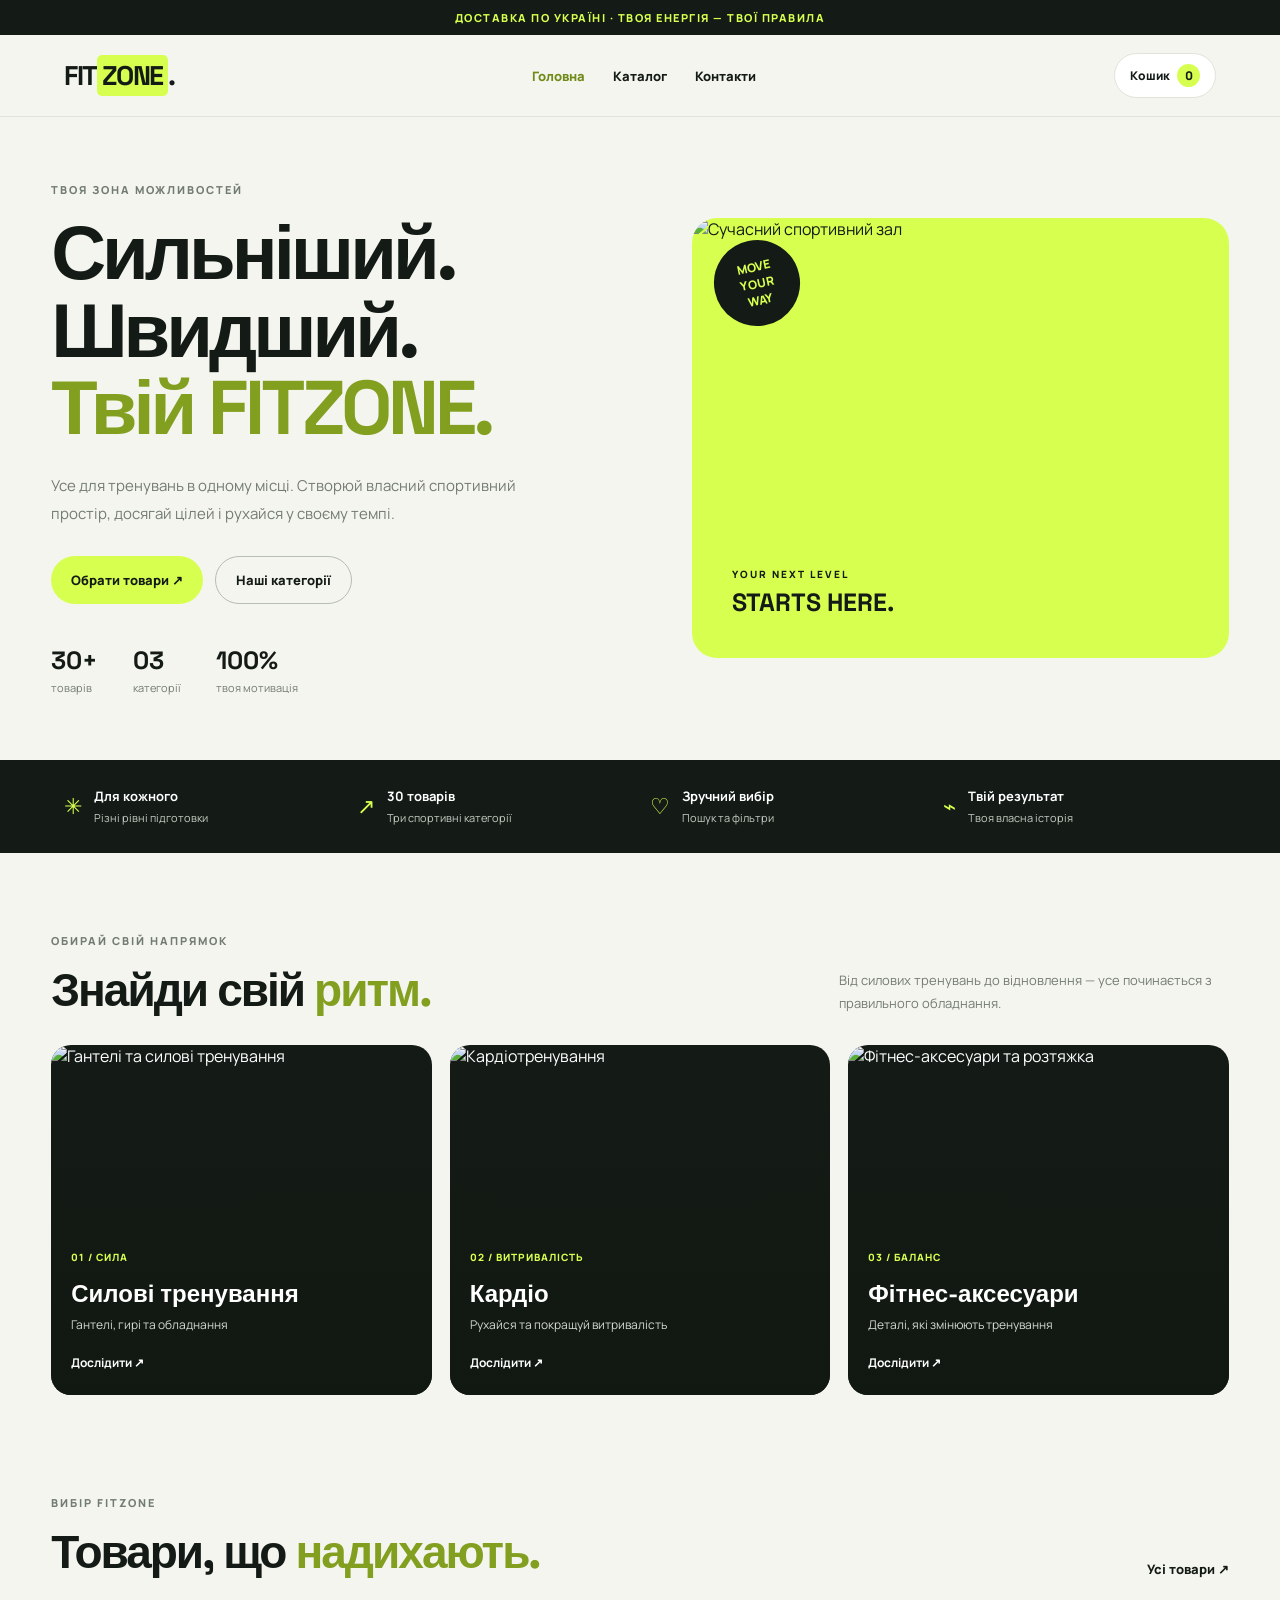
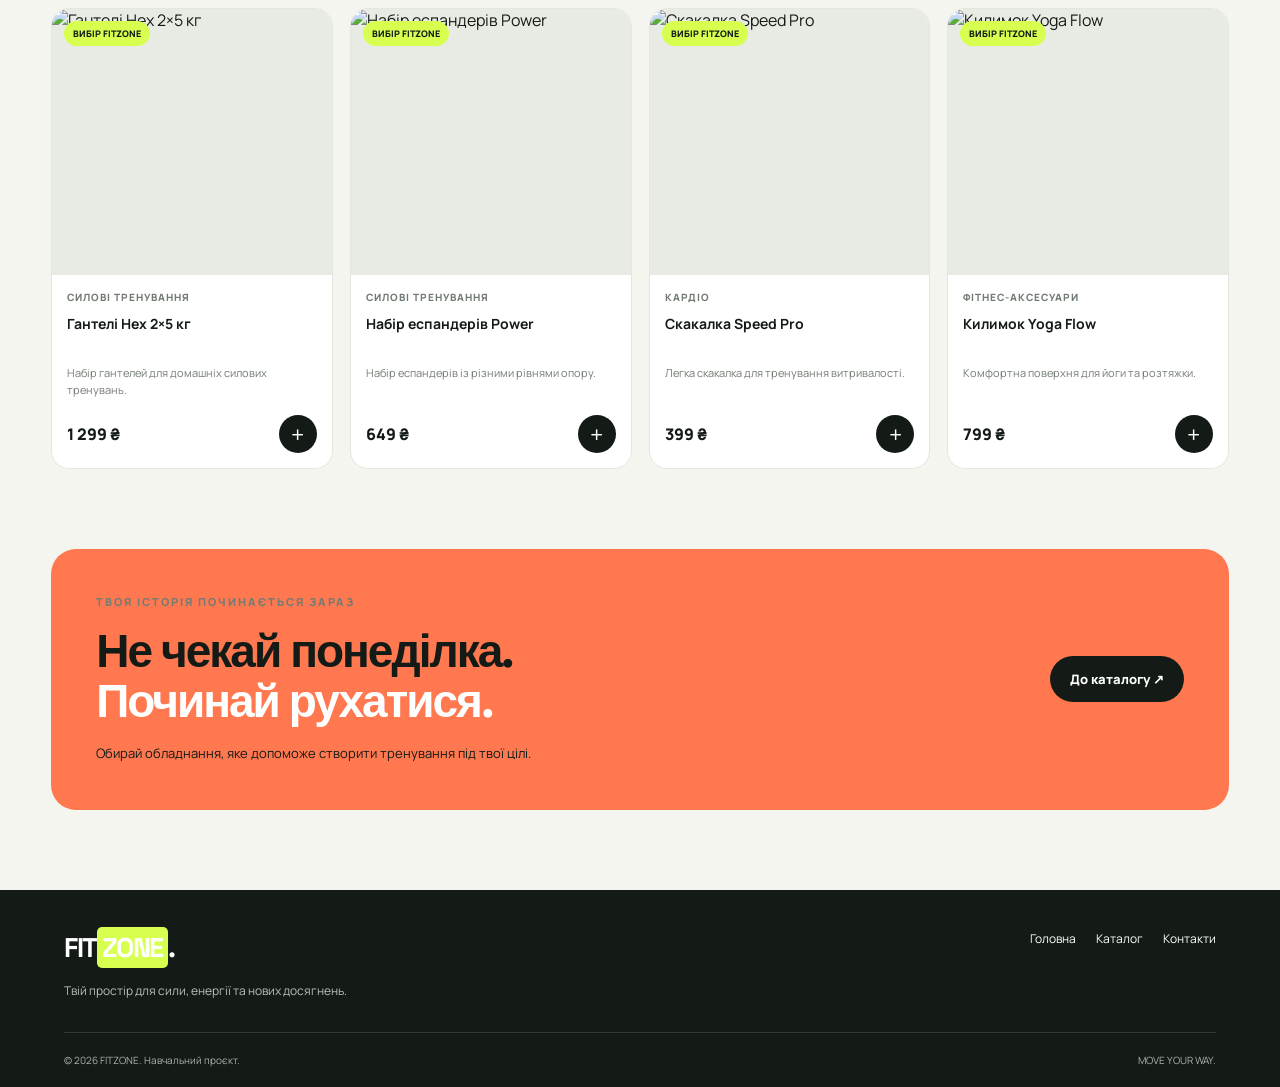
==== index.html @ 1f4359a1 "Add files via upload" ====
<!DOCTYPE html>
<html lang="uk">
<head>
    <meta charset="UTF-8">
    <meta name="viewport" content="width=device-width, initial-scale=1.0">
    <meta name="description" content="FITZONE — спортивне обладнання та товари для фітнесу">
    <title>FITZONE — Твоя зона можливостей</title>
    <link rel="stylesheet" href="style.css">
</head>
<body>

<div class="topbar">
    ДОСТАВКА ПО УКРАЇНІ · ТВОЯ ЕНЕРГІЯ — ТВОЇ ПРАВИЛА
</div>

<header class="header">
    <a href="index.html" class="logo">FIT<span>ZONE</span>.</a>

    <nav>
        <a href="index.html" class="active">Головна</a>
        <a href="catalog.html">Каталог</a>
        <a href="contacts.html">Контакти</a>
    </nav>

    <a href="catalog.html" class="cart-link">
        Кошик <span id="cart-count">0</span>
    </a>
</header>

<main>
    <section class="hero">
        <div class="hero-text">
            <p class="eyebrow">ТВОЯ ЗОНА МОЖЛИВОСТЕЙ</p>

            <h1>Сильніший.<br>Швидший.<br><span>Твій FITZONE.</span></h1>

            <p class="hero-description">
                Усе для тренувань в одному місці. Створюй власний
                спортивний простір, досягай цілей і рухайся у своєму темпі.
            </p>

            <div class="hero-buttons">
                <a href="catalog.html" class="button">Обрати товари ↗</a>
                <a href="#categories" class="button button-outline">Наші категорії</a>
            </div>

            <div class="hero-stats">
                <div><strong>30+</strong><span>товарів</span></div>
                <div><strong>03</strong><span>категорії</span></div>
                <div><strong>100%</strong><span>твоя мотивація</span></div>
            </div>
        </div>

        <div class="hero-image">
            <img
                src="https://images.unsplash.com/photo-1534438327276-14e5300c3a48?auto=format&fit=crop&w=1000&q=85"
                alt="Сучасний спортивний зал">
            <div class="image-label">
                <span>YOUR NEXT LEVEL</span>
                <strong>STARTS HERE.</strong>
            </div>
            <div class="round-sticker">MOVE<br>YOUR<br>WAY</div>
        </div>
    </section>

    <section class="benefits">
        <div>✳ <span><strong>Для кожного</strong><br>Різні рівні підготовки</span></div>
        <div>↗ <span><strong>30 товарів</strong><br>Три спортивні категорії</span></div>
        <div>♡ <span><strong>Зручний вибір</strong><br>Пошук та фільтри</span></div>
        <div>⌁ <span><strong>Твій результат</strong><br>Твоя власна історія</span></div>
    </section>

    <section class="section" id="categories">
        <div class="section-heading">
            <div>
                <p class="eyebrow">ОБИРАЙ СВІЙ НАПРЯМОК</p>
                <h2>Знайди свій <span>ритм.</span></h2>
            </div>
            <p>Від силових тренувань до відновлення — усе починається з правильного обладнання.</p>
        </div>

        <div class="category-grid">
            <a href="catalog.html?category=training" class="category-card">
                <img src="https://images.unsplash.com/photo-1583454110551-21f2fa2afe61?auto=format&fit=crop&w=800&q=80" alt="Гантелі та силові тренування">
                <div class="category-overlay">
                    <span>01 / СИЛА</span>
                    <h3>Силові тренування</h3>
                    <p>Гантелі, гирі та обладнання</p>
                    <b>Дослідити ↗</b>
                </div>
            </a>

            <a href="catalog.html?category=cardio" class="category-card">
                <img src="https://images.unsplash.com/photo-1571019613454-1cb2f99b2d8b?auto=format&fit=crop&w=800&q=80" alt="Кардіотренування">
                <div class="category-overlay">
                    <span>02 / ВИТРИВАЛІСТЬ</span>
                    <h3>Кардіо</h3>
                    <p>Рухайся та покращуй витривалість</p>
                    <b>Дослідити ↗</b>
                </div>
            </a>

            <a href="catalog.html?category=accessories" class="category-card">
                <img src="https://images.unsplash.com/photo-1518611012118-696072aa579a?auto=format&fit=crop&w=800&q=80" alt="Фітнес-аксесуари та розтяжка">
                <div class="category-overlay">
                    <span>03 / БАЛАНС</span>
                    <h3>Фітнес-аксесуари</h3>
                    <p>Деталі, які змінюють тренування</p>
                    <b>Дослідити ↗</b>
                </div>
            </a>
        </div>
    </section>

    <section class="section featured-section">
        <div class="section-heading">
            <div>
                <p class="eyebrow">ВИБІР FITZONE</p>
                <h2>Товари, що <span>надихають.</span></h2>
            </div>
            <a href="catalog.html" class="text-link">Усі товари ↗</a>
        </div>

        <div class="product-grid" id="featured-products"></div>
    </section>

    <section class="promo-section">
        <div>
            <p class="eyebrow">ТВОЯ ІСТОРІЯ ПОЧИНАЄТЬСЯ ЗАРАЗ</p>
            <h2>Не чекай понеділка.<br><span>Починай рухатися.</span></h2>
            <p>Обирай обладнання, яке допоможе створити тренування під твої цілі.</p>
        </div>
        <a href="catalog.html" class="button button-dark">До каталогу ↗</a>
    </section>
</main>

<footer class="footer">
    <div class="footer-main">
        <div>
            <a href="index.html" class="logo footer-logo">FIT<span>ZONE</span>.</a>
            <p>Твій простір для сили, енергії та нових досягнень.</p>
        </div>
        <div class="footer-nav">
            <a href="index.html">Головна</a>
            <a href="catalog.html">Каталог</a>
            <a href="contacts.html">Контакти</a>
        </div>
    </div>
    <div class="footer-bottom">
        <span>© 2026 FITZONE. Навчальний проєкт.</span>
        <span>MOVE YOUR WAY.</span>
    </div>
</footer>

<div id="product-modal" class="modal">
    <div class="modal-content">
        <button class="modal-close" aria-label="Закрити">&times;</button>
        <img id="modal-image" src="" alt="">
        <div class="modal-info">
            <p class="eyebrow" id="modal-category"></p>
            <h2 id="modal-name"></h2>
            <p id="modal-description"></p>
            <h3 id="modal-price"></h3>
            <button id="modal-add" class="button">Додати до кошика +</button>
        </div>
    </div>
</div>

<div id="toast" class="toast"></div>

<script src="script.js"></script>
</body>
</html>
---- style.css ----
@import url('https://fonts.googleapis.com/css2?family=Manrope:wght@400;500;600;700;800&family=Space+Grotesk:wght@500;600;700&display=swap');

:root {
    --bg: #f4f5ef;
    --dark: #141b16;
    --lime: #d7ff4f;
    --orange: #ff784f;
    --white: #ffffff;
    --muted: #737c73;
    --line: #dfe3d8;
}

* {
    box-sizing: border-box;
    margin: 0;
    padding: 0;
}

html {
    scroll-behavior: smooth;
}

body {
    font-family: 'Manrope', sans-serif;
    background: var(--bg);
    color: var(--dark);
}

a {
    color: inherit;
    text-decoration: none;
}

button,
input,
textarea,
select {
    font: inherit;
}

button {
    cursor: pointer;
}

img {
    max-width: 100%;
}

.container {
    width: min(1180px, 92%);
    margin: 0 auto;
}

.topbar {
    background: var(--dark);
    color: var(--lime);
    text-align: center;
    padding: 10px 15px;
    font-size: 11px;
    font-weight: 800;
    letter-spacing: 1.5px;
}

.header {
    position: sticky;
    top: 0;
    z-index: 20;
    display: flex;
    align-items: center;
    justify-content: space-between;
    gap: 25px;
    padding: 18px 5%;
    background: rgba(244, 245, 239, 0.96);
    border-bottom: 1px solid var(--line);
    backdrop-filter: blur(12px);
}

.logo {
    font-family: 'Space Grotesk', sans-serif;
    font-size: 27px;
    font-weight: 700;
    letter-spacing: -1.5px;
}

.logo span {
    background: var(--lime);
    padding: 3px 5px;
    border-radius: 5px;
}

.header nav {
    display: flex;
    align-items: center;
    gap: 28px;
}

.header nav a {
    font-size: 13px;
    font-weight: 800;
    transition: color 0.2s;
}

.header nav a:hover,
.header nav a.active {
    color: #708b19;
}

.cart-link {
    padding: 10px 15px;
    border: 1px solid var(--line);
    border-radius: 30px;
    background: white;
    font-size: 12px;
    font-weight: 800;
    white-space: nowrap;
}

#cart-count {
    display: inline-grid;
    place-items: center;
    width: 23px;
    height: 23px;
    margin-left: 5px;
    border-radius: 50%;
    background: var(--lime);
}

.button {
    display: inline-flex;
    align-items: center;
    justify-content: center;
    gap: 8px;
    padding: 14px 20px;
    border: 0;
    border-radius: 50px;
    background: var(--lime);
    color: var(--dark);
    font-size: 13px;
    font-weight: 800;
    transition: transform 0.2s, box-shadow 0.2s;
}

.button:hover {
    transform: translateY(-3px);
    box-shadow: 0 8px 22px #17201920;
}

.button-outline {
    border: 1px solid #b6beb2;
    background: transparent;
}

.button-dark {
    background: var(--dark);
    color: white;
}

.eyebrow {
    margin-bottom: 17px;
    color: var(--muted);
    font-size: 11px;
    font-weight: 800;
    letter-spacing: 2px;
    text-transform: uppercase;
}

.hero {
    display: grid;
    grid-template-columns: 1fr 0.9fr;
    align-items: center;
    gap: 45px;
    width: min(1180px, 92%);
    margin: auto;
    padding: 65px 0;
}

.hero h1,
.catalog-hero h1 {
    font-family: 'Space Grotesk', sans-serif;
    font-size: clamp(43px, 6vw, 76px);
    line-height: 1.02;
    letter-spacing: -4px;
    margin-bottom: 25px;
}

.hero h1 span,
.catalog-hero h1 span {
    color: #829f20;
}

.hero-description {
    max-width: 500px;
    color: var(--muted);
    font-size: 15px;
    line-height: 1.9;
}

.hero-buttons {
    display: flex;
    flex-wrap: wrap;
    gap: 12px;
    margin-top: 27px;
}

.hero-stats {
    display: flex;
    gap: 35px;
    margin-top: 40px;
}

.hero-stats div {
    display: flex;
    flex-direction: column;
    gap: 4px;
}

.hero-stats strong {
    font-family: 'Space Grotesk', sans-serif;
    font-size: 25px;
}

.hero-stats span {
    color: var(--muted);
    font-size: 11px;
}

.hero-image {
    position: relative;
    min-height: 440px;
    overflow: hidden;
    border-radius: 25px;
    background: var(--lime);
}

.hero-image > img {
    position: absolute;
    width: 100%;
    height: 100%;
    object-fit: cover;
}

.image-label {
    position: absolute;
    right: 20px;
    bottom: 20px;
    left: 20px;
    display: flex;
    flex-direction: column;
    gap: 5px;
    padding: 20px;
    border-radius: 14px;
    background: var(--lime);
}

.image-label span {
    font-size: 10px;
    font-weight: 800;
    letter-spacing: 2px;
}

.image-label strong {
    font-family: 'Space Grotesk', sans-serif;
    font-size: 25px;
}

.round-sticker {
    position: absolute;
    top: 20px;
    left: 20px;
    display: grid;
    place-items: center;
    width: 90px;
    height: 90px;
    border: 2px solid var(--lime);
    border-radius: 50%;
    background: var(--dark);
    color: var(--lime);
    text-align: center;
    font-size: 12px;
    font-weight: 800;
    transform: rotate(-12deg);
}

.benefits {
    display: grid;
    grid-template-columns: repeat(4, 1fr);
    gap: 20px;
    padding: 25px 5%;
    background: var(--dark);
    color: white;
}

.benefits > div {
    display: flex;
    align-items: center;
    gap: 12px;
    font-size: 22px;
    color: var(--lime);
}

.benefits span {
    color: #c4ccc2;
    font-size: 11px;
    line-height: 1.8;
}

.benefits strong {
    color: white;
    font-size: 13px;
}

.section {
    width: min(1180px, 92%);
    margin: auto;
    padding: 80px 0;
}

.section-heading {
    display: flex;
    align-items: end;
    justify-content: space-between;
    gap: 25px;
    margin-bottom: 30px;
}

.section-heading h2,
.promo-section h2,
.faq-section h2 {
    font-family: 'Space Grotesk', sans-serif;
    font-size: clamp(30px, 4vw, 46px);
    letter-spacing: -2px;
    line-height: 1.1;
}

.section-heading h2 span {
    color: #829f20;
}

.section-heading > p {
    max-width: 390px;
    color: var(--muted);
    font-size: 13px;
    line-height: 1.8;
}

.category-grid {
    display: grid;
    grid-template-columns: repeat(3, 1fr);
    gap: 18px;
}

.category-card {
    position: relative;
    min-height: 350px;
    overflow: hidden;
    border-radius: 20px;
    background: var(--dark);
    color: white;
}

.category-card img {
    position: absolute;
    width: 100%;
    height: 100%;
    object-fit: cover;
    transition: transform 0.4s;
}

.category-card:hover img {
    transform: scale(1.07);
}

.category-card::after {
    position: absolute;
    inset: 0;
    background: linear-gradient(transparent 10%, #111811eF 100%);
    content: '';
}

.category-overlay {
    position: absolute;
    z-index: 1;
    right: 20px;
    bottom: 23px;
    left: 20px;
}

.category-overlay > span {
    color: var(--lime);
    font-size: 10px;
    font-weight: 800;
    letter-spacing: 1px;
}

.category-overlay h3 {
    margin: 12px 0 7px;
    font-family: 'Space Grotesk', sans-serif;
    font-size: 24px;
}

.category-overlay p {
    margin-bottom: 17px;
    color: #d3d9d1;
    font-size: 12px;
}

.category-overlay b {
    font-size: 12px;
}

.featured-section {
    padding-top: 20px;
}

.text-link {
    font-size: 13px;
    font-weight: 800;
}

.product-grid {
    display: grid;
    grid-template-columns: repeat(4, minmax(0, 1fr));
    gap: 17px;
}

.product-card {
    overflow: hidden;
    border: 1px solid #e4e7df;
    border-radius: 18px;
    background: white;
    transition: transform 0.2s, box-shadow 0.2s;
}

.product-card:hover {
    transform: translateY(-4px);
    box-shadow: 0 12px 28px #18201812;
}

.product-image {
    position: relative;
    overflow: hidden;
    background: #e8ebe3;
    cursor: pointer;
}

.product-image img {
    display: block;
    width: 100%;
    aspect-ratio: 1 / 0.95;
    object-fit: cover;
    transition: transform 0.35s;
}

.product-card:hover .product-image img {
    transform: scale(1.05);
}

.product-tag {
    position: absolute;
    top: 12px;
    left: 12px;
    padding: 6px 9px;
    border-radius: 20px;
    background: var(--lime);
    font-size: 9px;
    font-weight: 800;
}

.product-info {
    padding: 15px;
}

.product-category {
    color: var(--muted);
    font-size: 10px;
    font-weight: 800;
    text-transform: uppercase;
    letter-spacing: 1px;
}

.product-info h3 {
    min-height: 42px;
    margin: 9px 0;
    font-size: 14px;
    line-height: 1.5;
}

.product-description {
    min-height: 36px;
    color: var(--muted);
    font-size: 11px;
    line-height: 1.6;
}

.product-bottom {
    display: flex;
    align-items: center;
    justify-content: space-between;
    gap: 8px;
    margin-top: 15px;
}

.product-price {
    font-size: 16px;
    font-weight: 800;
}

.add-button {
    width: 38px;
    height: 38px;
    flex-shrink: 0;
    border: 0;
    border-radius: 50%;
    background: var(--dark);
    color: white;
    font-size: 23px;
    transition: background 0.2s, color 0.2s;
}

.add-button:hover {
    background: var(--lime);
    color: var(--dark);
}

.promo-section {
    display: flex;
    align-items: center;
    justify-content: space-between;
    gap: 30px;
    width: min(1180px, 92%);
    margin: 0 auto 80px;
    padding: 45px;
    border-radius: 25px;
    background: var(--orange);
}

.promo-section h2 {
    margin-bottom: 15px;
}

.promo-section h2 span {
    color: #fff;
}

.promo-section p:not(.eyebrow) {
    max-width: 600px;
    font-size: 13px;
    line-height: 1.8;
}

.footer {
    padding: 40px 5% 20px;
    background: var(--dark);
    color: white;
}

.footer-main {
    display: flex;
    justify-content: space-between;
    gap: 30px;
    padding-bottom: 30px;
}

.footer-logo {
    display: inline-block;
    margin-bottom: 15px;
}

.footer-main p {
    max-width: 350px;
    color: #b8c1b6;
    font-size: 12px;
    line-height: 1.8;
}

.footer-nav {
    display: flex;
    flex-wrap: wrap;
    gap: 20px;
    align-items: start;
}

.footer-nav a {
    font-size: 12px;
}

.footer-nav a:hover {
    color: var(--lime);
}

.footer-bottom {
    display: flex;
    justify-content: space-between;
    gap: 15px;
    padding-top: 20px;
    border-top: 1px solid #ffffff20;
    color: #aab4a9;
    font-size: 10px;
}

/* Каталог */

.catalog-hero {
    padding: 60px 0 40px;
    background: var(--lime);
}

.catalog-hero h1 {
    margin-bottom: 18px;
}

.catalog-hero p:not(.eyebrow) {
    color: #4c5744;
    font-size: 14px;
    line-height: 1.8;
}

.catalog-section {
    padding-top: 30px;
    padding-bottom: 70px;
}

.catalog-toolbar {
    display: flex;
    align-items: center;
    justify-content: space-between;
    gap: 15px;
    flex-wrap: wrap;
}

#product-search {
    width: min(100%, 350px);
    padding: 13px 18px;
    border: 1px solid var(--line);
    border-radius: 30px;
    background: white;
    outline: none;
}

#product-search:focus {
    border-color: #829f20;
}

#results-count {
    color: var(--muted);
    font-size: 12px;
}

.filters {
    display: flex;
    flex-wrap: wrap;
    gap: 9px;
    margin: 25px 0;
}

.filter {
    padding: 10px 15px;
    border: 1px solid var(--line);
    border-radius: 30px;
    background: transparent;
    font-size: 11px;
    font-weight: 800;
    transition: 0.2s;
}

.filter:hover,
.filter.active {
    border-color: var(--dark);
    background: var(--dark);
    color: white;
}

.catalog-note {
    margin-top: 45px;
    padding: 30px;
    border-radius: 20px;
    background: #e7eadf;
    text-align: center;
}

.catalog-note h3 {
    margin-bottom: 10px;
    font-size: 22px;
}

.catalog-note p {
    margin-bottom: 20px;
    color: var(--muted);
    font-size: 13px;
}

/* Контакти */

.contact-section {
    display: grid;
    grid-template-columns: 0.9fr 1.1fr;
    align-items: start;
    gap: 25px;
    padding-top: 20px;
    padding-bottom: 70px;
}

.contact-info {
    padding: 35px;
    border-radius: 22px;
    background: var(--dark);
    color: white;
}

.contact-info h2,
.contact-form-box h2 {
    margin-bottom: 18px;
    font-family: 'Space Grotesk', sans-serif;
    font-size: 32px;
    letter-spacing: -1px;
    line-height: 1.15;
}

.contact-info > p:not(.eyebrow) {
    color: #bfc8bc;
    font-size: 13px;
    line-height: 1.9;
}

.contact-detail {
    display: flex;
    align-items: start;
    gap: 14px;
    margin-top: 27px;
}

.contact-icon {
    display: grid;
    place-items: center;
    width: 40px;
    height: 40px;
    flex-shrink: 0;
    border-radius: 12px;
    background: #ffffff14;
    color: var(--lime);
}

.contact-detail strong {
    font-size: 12px;
}

.contact-detail p {
    margin-top: 6px;
    color: #bfc8bc;
    font-size: 11px;
    line-height: 1.7;
}

.contact-form-box {
    padding: 30px;
    border: 1px solid var(--line);
    border-radius: 22px;
    background: white;
}

.form-group {
    display: grid;
    gap: 8px;
    margin: 18px 0;
}

.form-group label {
    font-size: 12px;
    font-weight: 800;
}

.form-group input,
.form-group textarea,
.form-group select {
    width: 100%;
    padding: 13px 14px;
    border: 1px solid var(--line);
    border-radius: 11px;
    background: #fbfcf8;
    outline: none;
    font-size: 12px;
}

.form-group input:focus,
.form-group textarea:focus,
.form-group select:focus {
    border-color: #829f20;
}

.form-group textarea {
    min-height: 120px;
    resize: vertical;
}

.form-note {
    margin-top: 15px;
    color: var(--muted);
    font-size: 10px;
    line-height: 1.8;
}

.faq-section {
    padding-top: 10px;
    padding-bottom: 75px;
}

.faq-section h2 {
    margin-bottom: 25px;
}

.faq-grid {
    display: grid;
    grid-template-columns: repeat(3, 1fr);
    gap: 15px;
}

.faq-grid article {
    padding: 22px;
    border: 1px solid var(--line);
    border-radius: 17px;
    background: white;
}

.faq-grid h3 {
    margin-bottom: 10px;
    font-size: 15px;
}

.faq-grid p {
    color: var(--muted);
    font-size: 12px;
    line-height: 1.8;
}

/* Модальне вікно товару */

.modal {
    position: fixed;
    inset: 0;
    z-index: 100;
    display: none;
    align-items: center;
    justify-content: center;
    padding: 20px;
    background: #0b100dd9;
}

.modal.open {
    display: flex;
}

.modal-content {
    position: relative;
    display: grid;
    grid-template-columns: 1fr 1fr;
    width: min(750px, 100%);
    max-height: 90vh;
    overflow: auto;
    border-radius: 22px;
    background: var(--bg);
}

.modal-content > img {
    width: 100%;
    height: 100%;
    min-height: 300px;
    object-fit: cover;
}

.modal-info {
    padding: 30px;
}

.modal-info h2 {
    margin: 15px 0;
    font-family: 'Space Grotesk', sans-serif;
    font-size: 28px;
}

.modal-info > p:not(.eyebrow) {
    margin-bottom: 20px;
    color: var(--muted);
    font-size: 13px;
    line-height: 1.8;
}

.modal-info h3 {
    margin-bottom: 20px;
    font-size: 24px;
}

.modal-close {
    position: absolute;
    top: 10px;
    right: 10px;
    z-index: 2;
    width: 38px;
    height: 38px;
    border: 0;
    border-radius: 50%;
    background: white;
    font-size: 24px;
}

.toast {
    position: fixed;
    bottom: 25px;
    left: 50%;
    z-index: 200;
    max-width: 90%;
    padding: 14px 22px;
    border-radius: 30px;
    background: var(--dark);
    color: white;
    font-size: 12px;
    text-align: center;
    opacity: 0;
    pointer-events: none;
    transform: translate(-50%, 15px);
    transition: 0.25s;
}

.toast.show {
    opacity: 1;
    transform: translate(-50%, 0);
}

@media (max-width: 900px) {
    .hero {
        grid-template-columns: 1fr;
    }

    .hero-image {
        min-height: 400px;
    }

    .product-grid {
        grid-template-columns: repeat(3, minmax(0, 1fr));
    }

    .benefits {
        grid-template-columns: repeat(2, 1fr);
    }

    .contact-section {
        grid-template-columns: 1fr;
    }
}

@media (max-width: 650px) {
    .header {
        flex-wrap: wrap;
        gap: 15px;
        padding: 15px 4%;
    }

    .logo {
        font-size: 22px;
    }

    .header nav {
        order: 3;
        width: 100%;
        justify-content: center;
        gap: 22px;
    }

    .header nav a {
        font-size: 12px;
    }

    .hero {
        padding: 40px 0;
    }

    .hero h1,
    .catalog-hero h1 {
        font-size: 46px;
        letter-spacing: -2px;
    }

    .hero-image {
        min-height: 320px;
    }

    .hero-stats {
        gap: 20px;
    }

    .benefits {
        padding: 22px 5%;
        gap: 20px 12px;
    }

    .section {
        padding: 50px 0;
    }

    .section-heading {
        display: block;
    }

    .section-heading > p {
        margin-top: 14px;
    }

    .category-grid {
        grid-template-columns: 1fr;
    }

    .category-card {
        min-height: 300px;
    }

    .product-grid {
        grid-template-columns: repeat(2, minmax(0, 1fr));
        gap: 10px;
    }

    .product-info {
        padding: 11px;
    }

    .product-info h3 {
        font-size: 12px;
    }

    .product-price {
        font-size: 13px;
    }

    .add-button {
        width: 32px;
        height: 32px;
    }

    .promo-section {
        display: block;
        padding: 28px;
        margin-bottom: 45px;
    }

    .promo-section .button {
        margin-top: 22px;
    }

    .footer-main {
        flex-direction: column;
    }

    .footer-bottom {
        flex-direction: column;
    }

    .faq-grid {
        grid-template-columns: 1fr;
    }

    .contact-info,
    .contact-form-box {
        padding: 22px;
    }

    .modal-content {
        grid-template-columns: 1fr;
    }

    .modal-content > img {
        height: 220px;
        min-height: 0;
    }

    .modal-info {
        padding: 22px;
    }
}
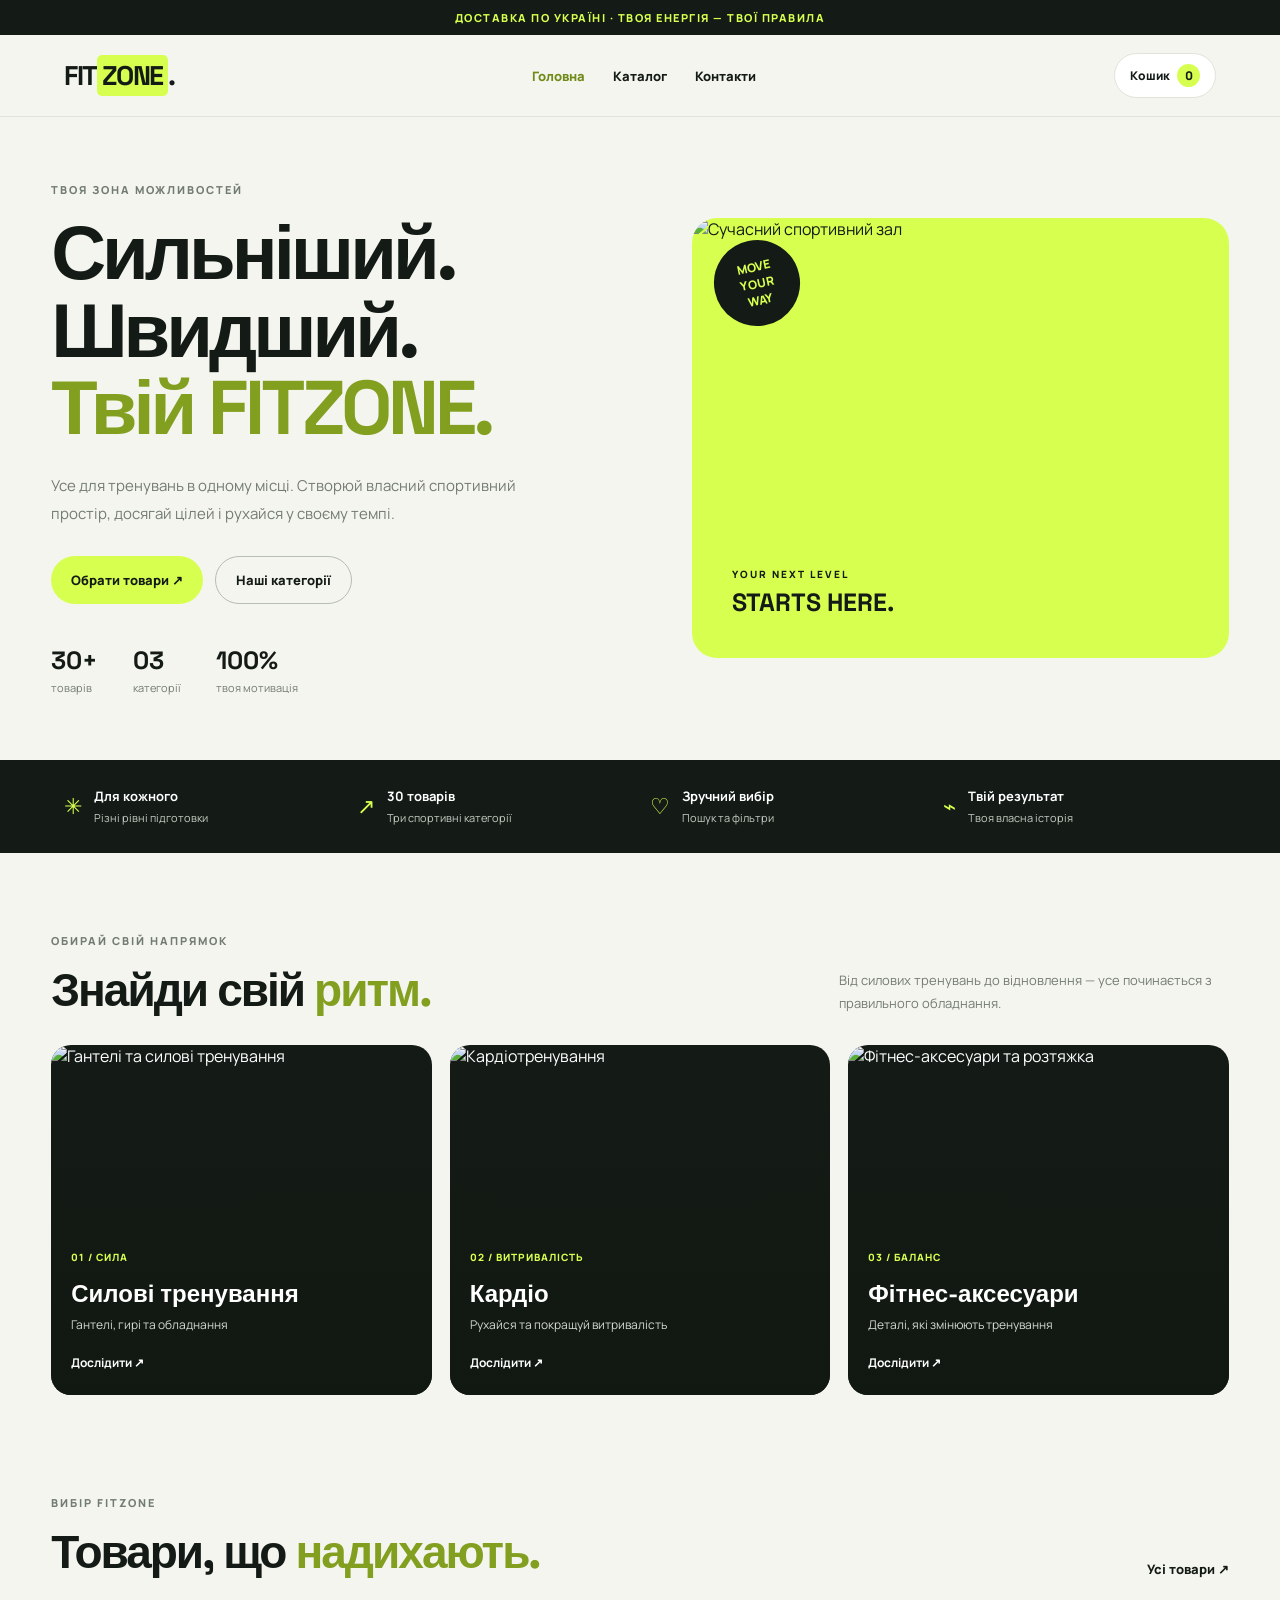
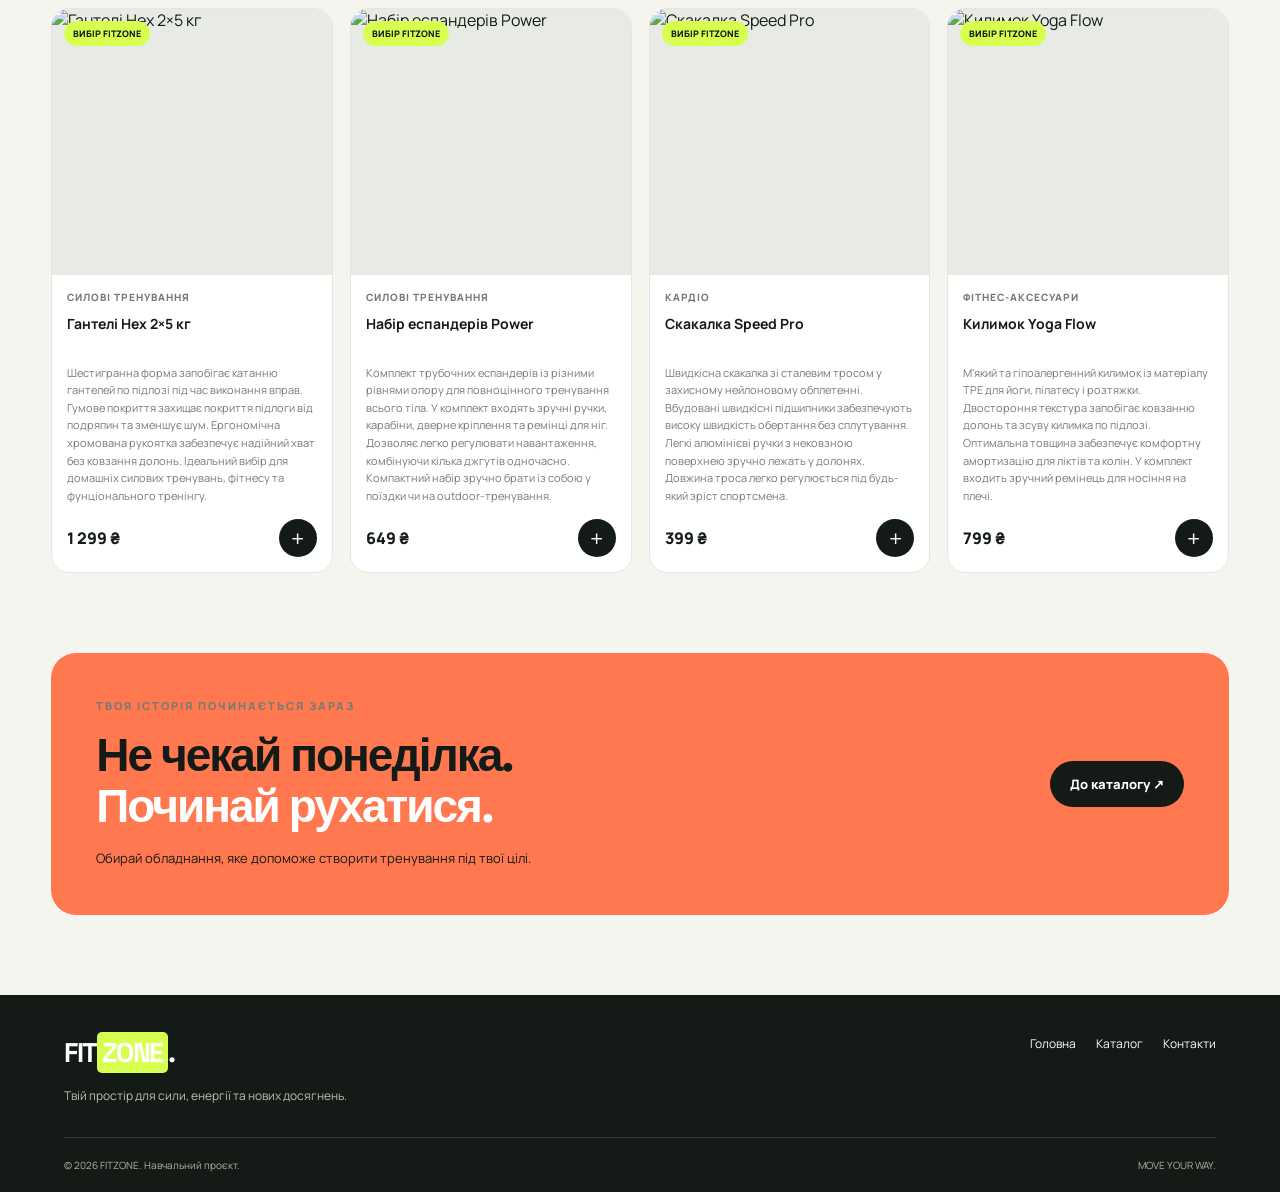
==== commit e5530e36: "Add files via upload" ====
--- a/index.html
+++ b/index.html
@@ -22,9 +22,9 @@
         <a href="contacts.html">Контакти</a>
     </nav>
 
-    <a href="catalog.html" class="cart-link">
+    <button type="button" class="cart-link" data-open-cart>
         Кошик <span id="cart-count">0</span>
-    </a>
+    </button>
 </header>
 
 <main>
@@ -166,6 +166,7 @@
     </div>
 </div>
 
+<div id="cart-modal"></div>
 <div id="toast" class="toast"></div>
 
 <script src="script.js"></script>
--- a/style.css
+++ b/style.css
@@ -113,6 +113,8 @@
     font-size: 12px;
     font-weight: 800;
     white-space: nowrap;
+    cursor: pointer;
+    color: var(--dark);
 }
 
 #cart-count {
@@ -832,17 +834,17 @@
     line-height: 1.8;
 }
 
-/* Модальне вікно товару */
+/* Модальне вікно */
 
 .modal {
     position: fixed;
     inset: 0;
-    z-index: 100;
+    z-index: 100000;
     display: none;
     align-items: center;
     justify-content: center;
     padding: 20px;
-    background: #0b100dd9;
+    background: rgba(11, 16, 13, 0.85);
 }
 
 .modal.open {
@@ -902,46 +904,259 @@
     font-size: 24px;
 }
 
+/* Вікно оформлення замовлення */
+.checkout-modal-content {
+    display: block !important;
+    width: min(500px, 100%) !important;
+}
+
+.checkout-box {
+    padding: 30px;
+}
+
+.checkout-box h2 {
+    font-family: 'Space Grotesk', sans-serif;
+    font-size: 24px;
+    margin-bottom: 15px;
+}
+
+.checkout-summary {
+    display: flex;
+    justify-content: space-between;
+    align-items: center;
+    margin-top: 20px;
+    padding-top: 15px;
+    border-top: 1px solid var(--line);
+    font-size: 16px;
+}
+
+.checkout-summary strong {
+    font-size: 20px;
+    color: #829f20;
+}
+
+/* Тоаст сповіщення */
+
 .toast {
     position: fixed;
     bottom: 25px;
     left: 50%;
-    z-index: 200;
+    z-index: 200000;
     max-width: 90%;
     padding: 14px 22px;
     border-radius: 30px;
     background: var(--dark);
     color: white;
-    font-size: 12px;
+    font-size: 13px;
     text-align: center;
     opacity: 0;
     pointer-events: none;
     transform: translate(-50%, 15px);
     transition: 0.25s;
+    box-shadow: 0 5px 20px rgba(0,0,0,0.3);
 }
 
 .toast.show {
     opacity: 1;
     transform: translate(-50%, 0);
 }
+
+/* ========================================
+   МОДАЛЬНЕ ВІКНО КОШИКА
+======================================== */
+
+#cart-modal {
+    position: fixed;
+    inset: 0;
+    z-index: 99999;
+    display: flex;
+    justify-content: flex-end;
+    background: rgba(8, 14, 9, 0.65);
+    opacity: 0;
+    visibility: hidden;
+    pointer-events: none;
+    transition: opacity 0.3s ease, visibility 0.3s ease;
+}
+
+#cart-modal.is-open {
+    opacity: 1;
+    visibility: visible;
+    pointer-events: auto;
+}
+
+.cart-panel {
+    display: flex;
+    flex-direction: column;
+    width: min(460px, 100%);
+    height: 100%;
+    padding: 30px 25px;
+    background: var(--bg);
+    color: var(--dark);
+    box-shadow: -10px 0 35px rgba(0, 0, 0, 0.2);
+    transform: translateX(100%);
+    transition: transform 0.3s ease;
+}
+
+#cart-modal.is-open .cart-panel {
+    transform: translateX(0);
+}
+
+.cart-panel-header {
+    display: flex;
+    align-items: center;
+    justify-content: space-between;
+    gap: 15px;
+    padding-bottom: 20px;
+    border-bottom: 1px solid var(--line);
+}
+
+.cart-panel-header h2 {
+    font-family: 'Space Grotesk', sans-serif;
+    font-size: 26px;
+}
+
+.cart-close {
+    width: 38px;
+    height: 38px;
+    border: 0;
+    border-radius: 50%;
+    background: var(--lime);
+    color: var(--dark);
+    font-size: 24px;
+    display: grid;
+    place-items: center;
+    cursor: pointer;
+}
+
+#cart-items {
+    flex: 1;
+    overflow-y: auto;
+    padding: 10px 0;
+}
+
+.cart-item {
+    display: flex;
+    align-items: flex-start;
+    gap: 15px;
+    padding: 16px 0;
+    border-bottom: 1px solid var(--line);
+}
+
+.cart-item img {
+    width: 80px;
+    height: 80px;
+    flex-shrink: 0;
+    border-radius: 12px;
+    background: #e8ebe3;
+    object-fit: cover;
+}
+
+.cart-item-details {
+    flex: 1;
+    min-width: 0;
+}
+
+.cart-item-details h3 {
+    margin-bottom: 6px;
+    font-size: 13px;
+    line-height: 1.4;
+}
+
+.cart-item-price {
+    font-weight: 800;
+    font-size: 15px;
+}
+
+.cart-quantity {
+    display: flex;
+    align-items: center;
+    gap: 12px;
+    margin-top: 10px;
+}
+
+.cart-quantity button {
+    width: 28px;
+    height: 28px;
+    border: 1px solid var(--line);
+    border-radius: 8px;
+    background: white;
+    font-size: 16px;
+    cursor: pointer;
+}
+
+.cart-quantity span {
+    min-width: 15px;
+    text-align: center;
+    font-weight: 800;
+}
+
+.cart-remove {
+    margin-top: 8px;
+    padding: 2px 0;
+    border: 0;
+    background: transparent;
+    color: #c24132;
+    font-size: 11px;
+    text-decoration: underline;
+    cursor: pointer;
+}
+
+.cart-empty {
+    padding: 40px 0;
+    color: var(--muted);
+    text-align: center;
+    line-height: 1.8;
+}
+
+.cart-panel-footer {
+    padding-top: 20px;
+    border-top: 1px solid var(--line);
+    display: flex;
+    flex-direction: column;
+    gap: 10px;
+}
+
+.cart-panel-footer > p:first-child {
+    display: flex;
+    align-items: center;
+    justify-content: space-between;
+    margin-bottom: 10px;
+    font-size: 16px;
+}
+
+.cart-panel-footer > p:first-child strong {
+    font-size: 22px;
+}
+
+.cart-checkout {
+    width: 100%;
+}
+
+.cart-clear-btn {
+    width: 100%;
+    padding: 10px;
+    font-size: 12px;
+}
+
+body.cart-open {
+    overflow: hidden;
+}
+
+/* Адаптивність */
 
 @media (max-width: 900px) {
     .hero {
         grid-template-columns: 1fr;
     }
-
     .hero-image {
         min-height: 400px;
     }
-
     .product-grid {
         grid-template-columns: repeat(3, minmax(0, 1fr));
     }
-
     .benefits {
         grid-template-columns: repeat(2, 1fr);
     }
-
     .contact-section {
         grid-template-columns: 1fr;
     }
@@ -953,124 +1168,27 @@
         gap: 15px;
         padding: 15px 4%;
     }
-
     .logo {
         font-size: 22px;
     }
-
     .header nav {
         order: 3;
         width: 100%;
         justify-content: center;
         gap: 22px;
     }
-
-    .header nav a {
-        font-size: 12px;
-    }
-
-    .hero {
-        padding: 40px 0;
-    }
-
-    .hero h1,
-    .catalog-hero h1 {
-        font-size: 46px;
-        letter-spacing: -2px;
-    }
-
-    .hero-image {
-        min-height: 320px;
-    }
-
-    .hero-stats {
-        gap: 20px;
-    }
-
-    .benefits {
-        padding: 22px 5%;
-        gap: 20px 12px;
-    }
-
-    .section {
-        padding: 50px 0;
-    }
-
-    .section-heading {
-        display: block;
-    }
-
-    .section-heading > p {
-        margin-top: 14px;
-    }
-
-    .category-grid {
-        grid-template-columns: 1fr;
-    }
-
-    .category-card {
-        min-height: 300px;
-    }
-
     .product-grid {
         grid-template-columns: repeat(2, minmax(0, 1fr));
         gap: 10px;
     }
-
-    .product-info {
-        padding: 11px;
-    }
-
-    .product-info h3 {
-        font-size: 12px;
-    }
-
-    .product-price {
-        font-size: 13px;
-    }
-
-    .add-button {
-        width: 32px;
-        height: 32px;
-    }
-
     .promo-section {
         display: block;
         padding: 28px;
-        margin-bottom: 45px;
     }
-
-    .promo-section .button {
-        margin-top: 22px;
-    }
-
-    .footer-main {
-        flex-direction: column;
-    }
-
-    .footer-bottom {
-        flex-direction: column;
-    }
-
     .faq-grid {
         grid-template-columns: 1fr;
     }
-
-    .contact-info,
-    .contact-form-box {
-        padding: 22px;
-    }
-
     .modal-content {
         grid-template-columns: 1fr;
     }
-
-    .modal-content > img {
-        height: 220px;
-        min-height: 0;
-    }
-
-    .modal-info {
-        padding: 22px;
-    }
 }
